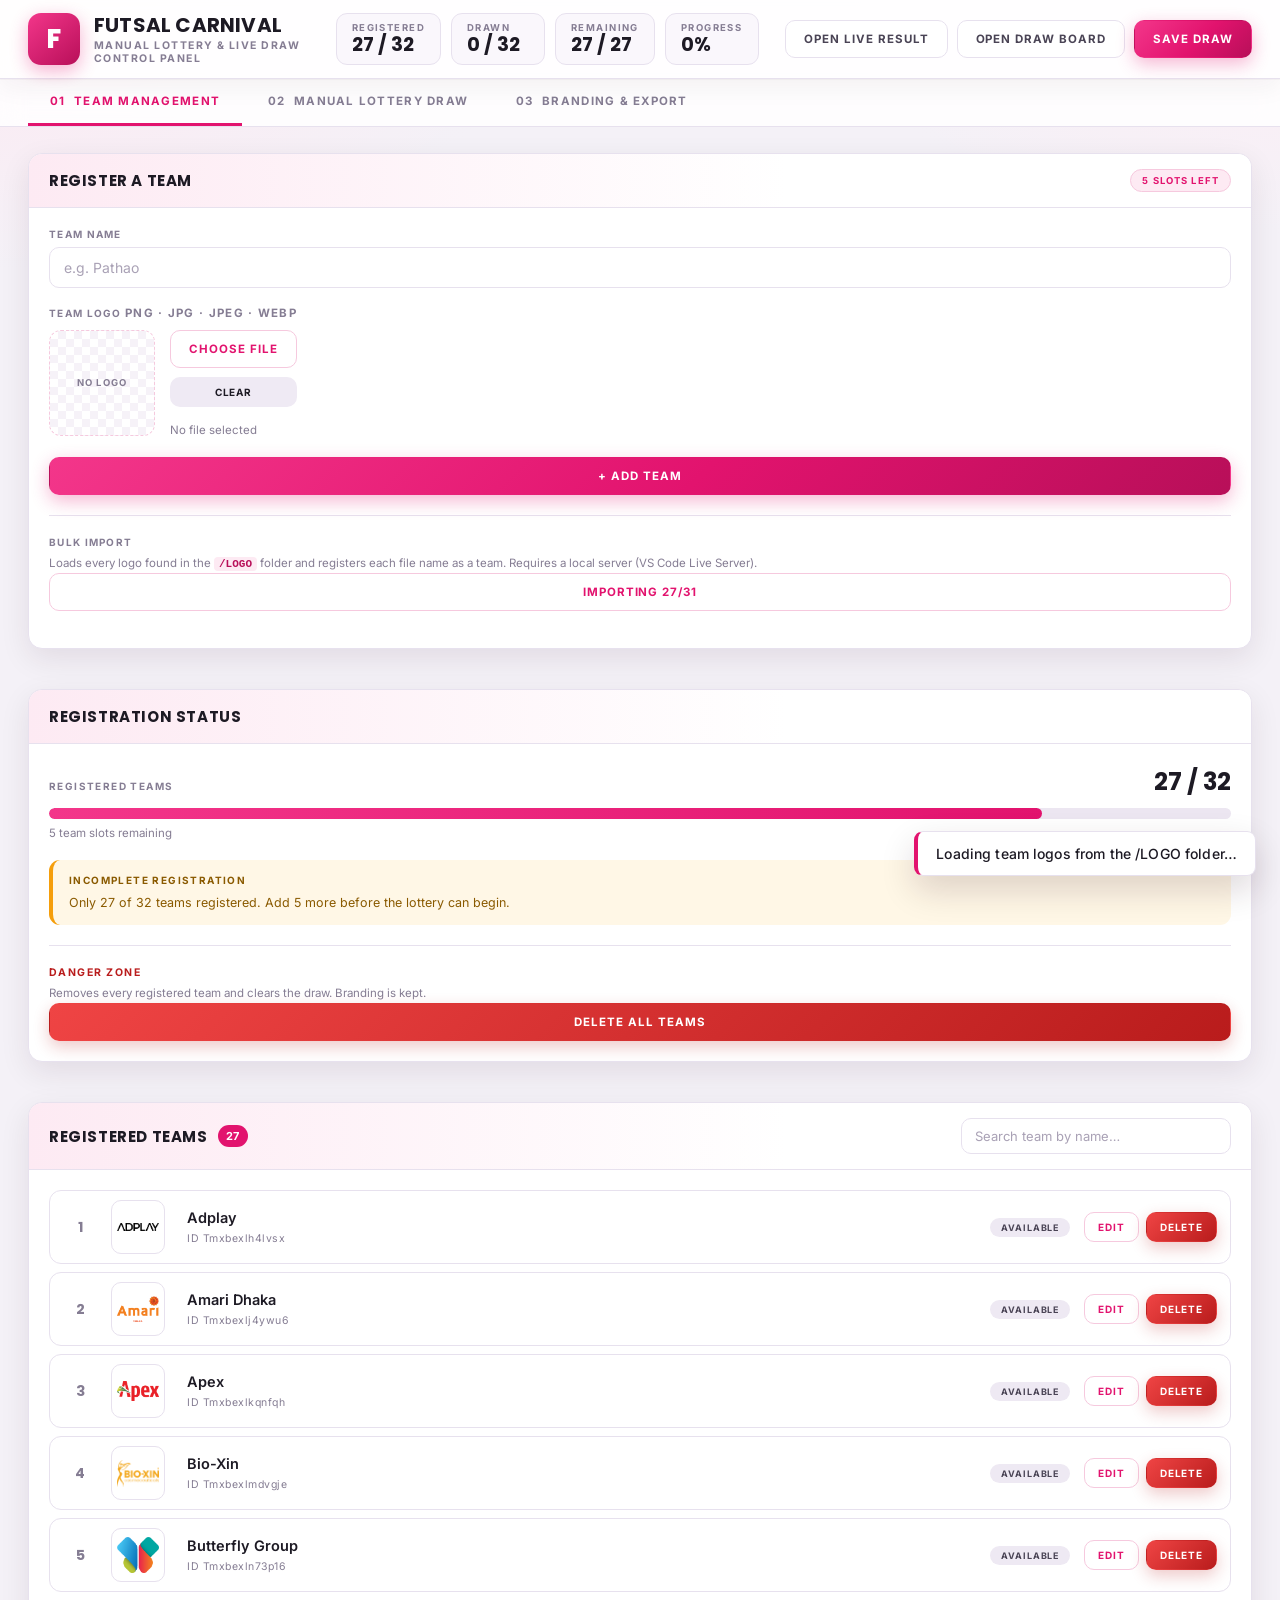
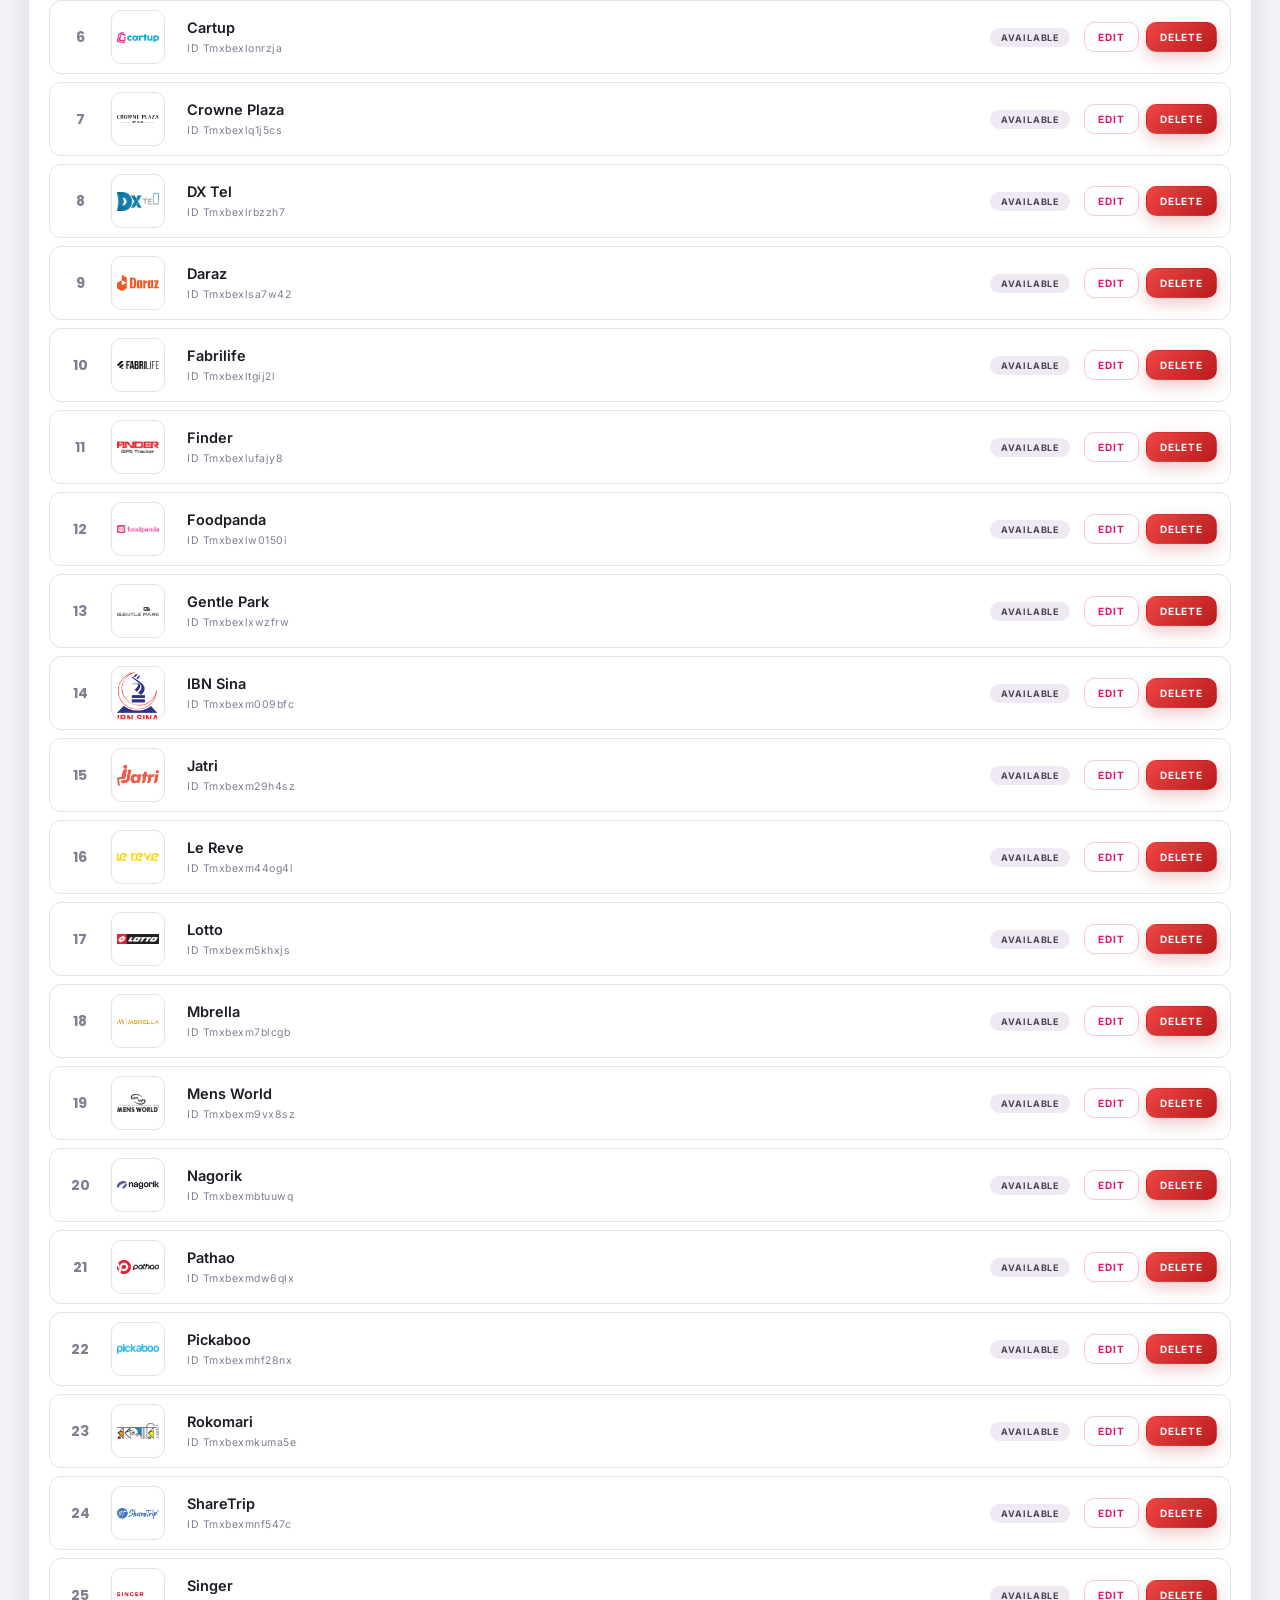
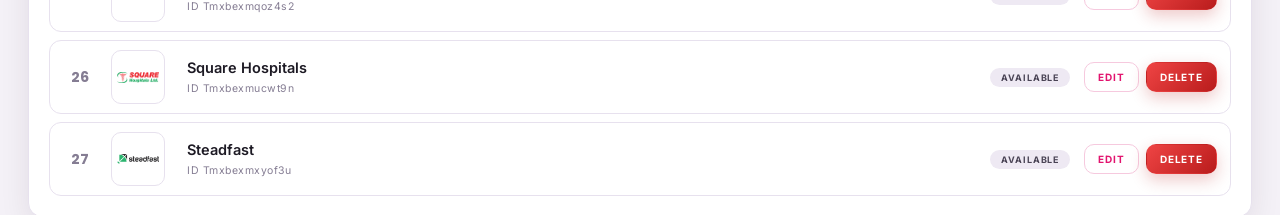
==== index.html @ cf96cb89 "Futsal tournament manual lottery and live draw system Three synchronised screens (control panel, liv" ====
<!DOCTYPE html>
<html lang="en">
<head>
<meta charset="UTF-8">
<meta name="viewport" content="width=device-width, initial-scale=1.0">
<title>Futsal Tournament — Lottery Control Panel</title>
<link rel="stylesheet" href="css/common.css">
<link rel="stylesheet" href="css/admin.css">
</head>
<body class="admin">

<!-- ============================================================= -->
<!--  TOP BAR                                                      -->
<!-- ============================================================= -->
<header class="topbar">
  <div class="brand">
    <div class="brand-mark" id="brandMark">
      <img class="logo-fit hidden" id="brandMarkImg" alt="">
      <span id="brandMarkFallback">F</span>
    </div>
    <div class="brand-text">
      <h1 id="brandTitle">FUTSAL CARNIVAL</h1>
      <p>MANUAL LOTTERY &amp; LIVE DRAW CONTROL PANEL</p>
    </div>
  </div>

  <div class="topbar-stats">
    <div class="stat">
      <span class="stat-label">REGISTERED</span>
      <span class="stat-value" id="statRegistered">0 / 32</span>
    </div>
    <div class="stat">
      <span class="stat-label">DRAWN</span>
      <span class="stat-value" id="statSelected">0 / 32</span>
    </div>
    <div class="stat">
      <span class="stat-label">REMAINING</span>
      <span class="stat-value" id="statRemaining">0</span>
    </div>
    <div class="stat">
      <span class="stat-label">PROGRESS</span>
      <span class="stat-value" id="statProgress">0%</span>
    </div>
  </div>

  <div class="topbar-actions">
    <button class="btn btn-ghost" id="btnOpenLive">OPEN LIVE RESULT</button>
    <button class="btn btn-ghost" id="btnOpenBoard">OPEN DRAW BOARD</button>
    <button class="btn btn-pink" id="btnSaveTop">SAVE DRAW</button>
  </div>
</header>

<!-- ============================================================= -->
<!--  TABS                                                         -->
<!-- ============================================================= -->
<nav class="tabs" role="tablist">
  <button class="tab is-active" data-tab="teams"    role="tab">01 &nbsp;TEAM MANAGEMENT</button>
  <button class="tab"           data-tab="lottery"  role="tab">02 &nbsp;MANUAL LOTTERY DRAW</button>
  <button class="tab"           data-tab="branding" role="tab">03 &nbsp;BRANDING &amp; EXPORT</button>
</nav>

<main class="shell">

  <!-- ========================================================== -->
  <!--  TAB 1 : TEAM MANAGEMENT                                   -->
  <!-- ========================================================== -->
  <section class="panel-page is-active" data-page="teams">

    <div class="grid-2">
      <!-- -------- registration form -------- -->
      <div class="card">
        <div class="card-head">
          <h2>REGISTER A TEAM</h2>
          <span class="chip" id="chipSlots">32 SLOTS</span>
        </div>

        <div class="card-body">
          <div class="field">
            <label for="teamName">TEAM NAME</label>
            <input type="text" id="teamName" maxlength="40" placeholder="e.g. Pathao" autocomplete="off">
          </div>

          <div class="field">
            <label for="teamLogoInput">TEAM LOGO <span class="hint">PNG · JPG · JPEG · WEBP</span></label>
            <div class="upload-row">
              <div class="upload-preview" id="logoPreview">
                <span>NO LOGO</span>
              </div>
              <div class="upload-actions">
                <input type="file" id="teamLogoInput" accept="image/png,image/jpeg,image/jpg,image/webp" class="sr-only">
                <button class="btn btn-outline" id="btnPickLogo">CHOOSE FILE</button>
                <button class="btn btn-mini" id="btnClearLogo">CLEAR</button>
                <p class="hint" id="logoFileName">No file selected</p>
              </div>
            </div>
          </div>

          <button class="btn btn-pink btn-block" id="btnAddTeam">+ ADD TEAM</button>

          <hr class="soft-rule">

          <div class="field">
            <label>BULK IMPORT</label>
            <p class="hint">
              Loads every logo found in the <code>/LOGO</code> folder and registers each
              file name as a team. Requires a local server (VS Code Live Server).
            </p>
            <button class="btn btn-outline btn-block" id="btnImportFolder">IMPORT LOGO FOLDER</button>
          </div>
        </div>
      </div>

      <!-- -------- registration progress -------- -->
      <div class="card">
        <div class="card-head">
          <h2>REGISTRATION STATUS</h2>
        </div>
        <div class="card-body">
          <div class="big-progress">
            <div class="big-progress-top">
              <span>REGISTERED TEAMS</span>
              <strong id="regProgressText">0 / 32</strong>
            </div>
            <div class="bar"><div class="bar-fill" id="regProgressBar"></div></div>
            <p class="hint" id="regRemainingText">32 team slots remaining</p>
          </div>

          <div class="notice warn" id="regWarning">
            <strong>INCOMPLETE REGISTRATION</strong>
            <span id="regWarningText">Register all 32 teams before the lottery can begin.</span>
          </div>

          <div class="notice ok hidden" id="regReady">
            <strong>READY</strong>
            <span>All 32 teams are registered. Open the <em>MANUAL LOTTERY DRAW</em> tab to begin.</span>
          </div>

          <hr class="soft-rule">

          <div class="danger-zone">
            <h3>DANGER ZONE</h3>
            <p class="hint">Removes every registered team and clears the draw. Branding is kept.</p>
            <button class="btn btn-danger btn-block" id="btnClearTeams">DELETE ALL TEAMS</button>
          </div>
        </div>
      </div>
    </div>

    <!-- -------- registered team list -------- -->
    <div class="card">
      <div class="card-head">
        <h2>REGISTERED TEAMS <span class="count-badge" id="teamListCount">0</span></h2>
        <div class="search-wrap">
          <input type="search" id="teamSearch" placeholder="Search team by name…" autocomplete="off">
        </div>
      </div>
      <div class="card-body">
        <div class="team-table" id="teamList"></div>
        <p class="empty-state hidden" id="teamListEmpty">No teams registered yet. Add your first team above.</p>
      </div>
    </div>
  </section>

  <!-- ========================================================== -->
  <!--  TAB 2 : MANUAL LOTTERY DRAW                               -->
  <!-- ========================================================== -->
  <section class="panel-page" data-page="lottery">

    <!-- next-selection banner -->
    <div class="next-banner" id="nextBanner">
      <div class="next-left">
        <span class="next-kicker">NEXT SELECTION</span>
        <div class="next-main">
          <span class="next-match" id="nextMatchLabel">MATCH-01</span>
          <span class="next-arrow">&rarr;</span>
          <span class="next-side" id="nextSideLabel">LEFT TEAM</span>
        </div>
        <p class="next-note" id="nextNote">Click a team logo below to place it.</p>
      </div>

      <div class="next-right">
        <div class="ring" id="progressRing">
          <svg viewBox="0 0 120 120" aria-hidden="true">
            <circle class="ring-track" cx="60" cy="60" r="52"></circle>
            <circle class="ring-value" cx="60" cy="60" r="52" id="ringValue"></circle>
          </svg>
          <div class="ring-text">
            <strong id="lotteryProgressPct">0%</strong>
            <span>DRAWN</span>
          </div>
        </div>
      </div>
    </div>

    <!-- lock overlay shown until 32 teams exist -->
    <div class="lock-note" id="lotteryLock">
      <strong>LOTTERY LOCKED</strong>
      <span id="lotteryLockText">Exactly 32 registered teams are required. </span>
      <button class="btn btn-outline btn-mini" data-goto-tab="teams">GO TO TEAM MANAGEMENT</button>
    </div>

    <!-- control buttons -->
    <div class="control-bar">
      <button class="btn btn-outline" id="btnUndo">&#8630; UNDO LAST SELECTION</button>
      <button class="btn btn-warn"   id="btnReset">RESET DRAW</button>
      <button class="btn btn-pink"   id="btnSave">SAVE DRAW</button>
      <span class="control-sep"></span>
      <button class="btn btn-ghost" id="btnOpenLive2">OPEN LIVE RESULT</button>
      <button class="btn btn-ghost" id="btnOpenBoard2">OPEN DRAW BOARD</button>
      <label class="flow-toggle" title="After both teams of a match are picked, this tab moves on to the Live Result screen">
        <input type="checkbox" id="chkAutoFlow" checked>
        <span>AUTO-ADVANCE TO LIVE RESULT</span>
      </label>
      <span class="save-stamp" id="saveStamp"></span>
    </div>

    <div class="grid-sel">
      <!-- -------- selection grid -------- -->
      <div class="card">
        <div class="card-head">
          <h2>TEAM SELECTION PANEL</h2>
          <div class="legend">
            <span class="legend-item"><i class="dot av"></i>AVAILABLE</span>
            <span class="legend-item"><i class="dot sel"></i>SELECTED</span>
          </div>
        </div>
        <div class="card-body">
          <div class="selection-grid" id="selectionGrid"></div>
        </div>
      </div>

      <!-- -------- 16-match overview -------- -->
      <div class="card">
        <div class="card-head">
          <h2>DRAW OVERVIEW</h2>
          <span class="chip">16 MATCHES</span>
        </div>
        <div class="card-body">
          <div class="match-overview" id="matchOverview"></div>
        </div>
      </div>
    </div>
  </section>

  <!-- ========================================================== -->
  <!--  TAB 3 : BRANDING & EXPORT                                 -->
  <!-- ========================================================== -->
  <section class="panel-page" data-page="branding">

    <div class="grid-2">
      <div class="card">
        <div class="card-head"><h2>TOURNAMENT IDENTITY</h2></div>
        <div class="card-body">
          <div class="field">
            <label for="brandTournamentName">TOURNAMENT NAME</label>
            <input type="text" id="brandTournamentName" maxlength="46" placeholder="FUTSAL CARNIVAL">
          </div>
          <div class="field">
            <label for="brandSubtitle">SUBTITLE</label>
            <input type="text" id="brandSubtitle" maxlength="52" placeholder="DHAKA 2026">
          </div>
          <div class="field">
            <label for="brandRoundTitle">DRAW BOARD TITLE</label>
            <input type="text" id="brandRoundTitle" maxlength="28" placeholder="First Round">
          </div>
          <div class="field">
            <label for="brandMatchDate">MATCH DATE <span class="hint">shown under the title</span></label>
            <input type="text" id="brandMatchDate" maxlength="40" placeholder="Date: 21 Nov 2026">
          </div>
          <button class="btn btn-pink btn-block" id="btnSaveBranding">SAVE IDENTITY</button>
        </div>
      </div>

      <div class="card">
        <div class="card-head"><h2>GRAPHICS</h2></div>
        <div class="card-body brand-uploads">

          <!-- tournament logo -->
          <div class="brand-row">
            <div class="brand-prev logo" id="previewTournamentLogo"><span>NO LOGO</span></div>
            <div class="brand-meta">
              <h3>TOURNAMENT LOGO</h3>
              <p class="hint">Shown on Screen 02 and Screen 03. Transparent PNG recommended.</p>
              <div class="btn-row">
                <input type="file" id="inputTournamentLogo" accept="image/png,image/jpeg,image/jpg,image/webp" class="sr-only">
                <button class="btn btn-outline btn-mini" data-upload="inputTournamentLogo">UPLOAD</button>
                <button class="btn btn-mini" data-remove="logoKey">REMOVE</button>
              </div>
            </div>
          </div>

          <!-- live result background -->
          <div class="brand-row">
            <div class="brand-prev" id="previewLiveBg"><span>DEFAULT</span></div>
            <div class="brand-meta">
              <h3>LIVE RESULT BACKGROUND</h3>
              <p class="hint">Screen 02 stadium backdrop. Best at 1920&times;1080.</p>
              <div class="btn-row">
                <input type="file" id="inputLiveBg" accept="image/png,image/jpeg,image/jpg,image/webp" class="sr-only">
                <button class="btn btn-outline btn-mini" data-upload="inputLiveBg">UPLOAD</button>
                <button class="btn btn-mini" data-remove="liveBgKey">REMOVE</button>
              </div>
            </div>
          </div>

          <!-- draw board background -->
          <div class="brand-row">
            <div class="brand-prev" id="previewBoardBg"><span>DEFAULT</span></div>
            <div class="brand-meta">
              <h3>DRAW BOARD BACKGROUND</h3>
              <p class="hint">Screen 03 stadium backdrop. Best at 1920&times;1080.</p>
              <div class="btn-row">
                <input type="file" id="inputBoardBg" accept="image/png,image/jpeg,image/jpg,image/webp" class="sr-only">
                <button class="btn btn-outline btn-mini" data-upload="inputBoardBg">UPLOAD</button>
                <button class="btn btn-mini" data-remove="boardBgKey">REMOVE</button>
              </div>
            </div>
          </div>

        </div>
      </div>
    </div>

    <div class="card">
      <div class="card-head">
        <h2>FULL HD PNG EXPORT</h2>
        <span class="chip">1920 &times; 1080</span>
      </div>
      <div class="card-body">
        <p class="hint">
          Both exports are rendered on a dedicated 1920&times;1080 canvas, so no admin
          control, button or browser UI can ever appear in the saved image.
        </p>
        <div class="export-row">
          <button class="btn btn-pink" id="btnExportLive">EXPORT LIVE RESULT PNG</button>
          <button class="btn btn-pink" id="btnExportBoard">EXPORT DRAW BOARD PNG</button>
          <button class="btn btn-outline" id="btnExportJSON">BACKUP DRAW (JSON)</button>
        </div>
      </div>
    </div>
  </section>
</main>

<!-- ============================================================= -->
<!--  EDIT TEAM MODAL                                              -->
<!-- ============================================================= -->
<div class="modal-host hidden" id="editModal">
  <div class="modal">
    <h2>EDIT TEAM</h2>
    <div class="field">
      <label for="editName">TEAM NAME</label>
      <input type="text" id="editName" maxlength="40">
    </div>
    <div class="field">
      <label>TEAM LOGO</label>
      <div class="upload-row">
        <div class="upload-preview" id="editPreview"><span>NO LOGO</span></div>
        <div class="upload-actions">
          <input type="file" id="editLogoInput" accept="image/png,image/jpeg,image/jpg,image/webp" class="sr-only">
          <button class="btn btn-outline" id="btnEditPick">REPLACE LOGO</button>
          <p class="hint" id="editFileName">Current logo kept</p>
        </div>
      </div>
    </div>
    <div class="modal-actions">
      <button class="btn btn-ghost" id="btnEditCancel">CANCEL</button>
      <button class="btn btn-pink"  id="btnEditSave">SAVE CHANGES</button>
    </div>
  </div>
</div>

<!-- ============================================================= -->
<!--  CONFIRM MODAL                                                -->
<!-- ============================================================= -->
<div class="modal-host hidden" id="confirmModal">
  <div class="modal narrow">
    <h2 id="confirmTitle">CONFIRM</h2>
    <p id="confirmBody">Are you sure?</p>
    <div class="modal-actions">
      <button class="btn btn-ghost"  id="btnConfirmNo">CANCEL</button>
      <button class="btn btn-danger" id="btnConfirmYes">CONFIRM</button>
    </div>
  </div>
</div>

<div class="toast-host" id="toastHost"></div>

<!-- scripts: order matters -->
<script src="js/logo-manifest.js"></script>
<script src="js/database.js"></script>
<script src="js/storage.js"></script>
<script src="js/ui.js"></script>
<script src="js/scene.js"></script>
<script src="js/export.js"></script>
<script src="js/teams.js"></script>
<script src="js/lottery.js"></script>
<script src="js/branding.js"></script>
<script src="js/admin.js"></script>
</body>
</html>
---- css/common.css ----
/* =====================================================================
   common.css  --  Shared design system for all three screens
   ---------------------------------------------------------------------
   Palette : deep black / dark burgundy / bright pink / white
   Type    : condensed sports display + clean UI sans
   Also holds the procedural "stadium" background used as the default
   when the administrator has not uploaded a custom image.
   ===================================================================== */

@import url('https://fonts.googleapis.com/css2?family=Barlow+Condensed:wght@400;500;600;700&family=Teko:wght@500;600;700&family=Inter:wght@400;500;600;700&family=Poppins:wght@600;700;800&display=swap');

:root {
  /* ---- core palette ---- */
  --black:        #05030a;
  --black-2:      #0b0610;
  --black-3:      #120a18;
  --burgundy:     #4a0a24;
  --burgundy-2:   #6d0f33;
  --burgundy-3:   #2a0414;
  --pink:         #ff1b6b;
  --pink-2:       #ff5c94;
  --pink-glow:    rgba(255, 27, 107, .55);

  /* ---- bKash brand ---- */
  --bk-pink:      #e2136e;   /* bKash primary */
  --bk-pink-lt:   #f3368a;
  --bk-pink-dk:   #b80f59;
  --bk-tint:      #fdeaf3;   /* 8% pink wash */
  --bk-tint-2:    #fbd7e8;

  /* ---- draw-board reference palette (matches the artwork brief) ---- */
  --ref-pink:     #e2136e;
  --ref-pink-2:   #f3368a;
  --ref-pink-dk:  #b80f59;
  --pitch:        #18823d;

  /* ---- light UI surfaces (Screen 01) ---- */
  --l-bg:         #f4f1f7;
  --l-surface:    #ffffff;
  --l-surface-2:  #faf7fc;
  --l-border:     #e7e1ee;
  --l-border-2:   #f6c9de;
  --l-text:       #1d1a24;
  --l-text-2:     #4a4455;
  --l-muted:      #857d93;
  --l-shadow:     0 10px 30px rgba(45, 12, 32, .09);
  --l-shadow-2:   0 2px 8px rgba(45, 12, 32, .06);
  --white:        #ffffff;
  --mist:         #e8e2ec;
  --muted:        #9c8fa8;
  --line:         rgba(255, 255, 255, .10);
  --line-2:       rgba(255, 27, 107, .30);

  /* ---- panel surfaces ---- */
  --panel:        rgba(18, 10, 24, .82);
  --panel-2:      rgba(28, 14, 34, .70);
  --panel-solid:  #140b1c;

  /* ---- type ---- */
  --display: 'Teko', 'Barlow Condensed', 'Arial Narrow', Impact, sans-serif;
  --cond:    'Barlow Condensed', 'Arial Narrow', Impact, sans-serif;
  --ui:      'Inter', 'Segoe UI', system-ui, -apple-system, sans-serif;
  --board:   'Poppins', 'Inter', 'Segoe UI', system-ui, sans-serif;

  /* ---- misc ---- */
  --radius:   14px;
  --radius-s: 9px;
  --shadow:   0 18px 48px rgba(0, 0, 0, .55);
  --ease:     cubic-bezier(.22, .61, .36, 1);
}

* { box-sizing: border-box; }

html, body {
  margin: 0;
  padding: 0;
  background: var(--black);
  color: var(--white);
  font-family: var(--ui);
  -webkit-font-smoothing: antialiased;
  text-rendering: optimizeLegibility;
}

img { display: block; }
button { font-family: inherit; cursor: pointer; }
input, select, textarea { font-family: inherit; }

/* =====================================================================
   DEFAULT STADIUM BACKDROP
   Pure CSS so the app looks finished before any upload happens.
   Layer order: roof lights -> crowd haze -> pink floods -> deep base
   ===================================================================== */
.stadium-bg {
  position: absolute;
  inset: 0;
  overflow: hidden;
  background:
    radial-gradient(120% 80% at 50% -10%, #3d0a1f 0%, #1a0510 42%, var(--black) 100%),
    linear-gradient(180deg, #16040d 0%, #05030a 100%);
}

/* soft ceiling light bloom */
.stadium-bg::before {
  content: '';
  position: absolute;
  inset: 0;
  background:
    radial-gradient(42% 30% at 16% 0%,  rgba(255, 255, 255, .22), transparent 70%),
    radial-gradient(42% 30% at 50% -4%, rgba(255, 180, 210, .20), transparent 70%),
    radial-gradient(42% 30% at 84% 0%,  rgba(255, 255, 255, .22), transparent 70%),
    radial-gradient(70% 50% at 50% 108%, var(--pink-glow), transparent 72%);
  filter: blur(2px);
}

/* angled stadium light beams */
.stadium-bg::after {
  content: '';
  position: absolute;
  inset: -20% -10% 0 -10%;
  background:
    linear-gradient(104deg, transparent 18%, rgba(255, 255, 255, .085) 20%, transparent 23%),
    linear-gradient(94deg,  transparent 38%, rgba(255, 27, 107, .13)  40%, transparent 44%),
    linear-gradient(76deg,  transparent 58%, rgba(255, 255, 255, .075) 60%, transparent 63%),
    linear-gradient(66deg,  transparent 76%, rgba(255, 27, 107, .11)  78%, transparent 82%);
  pointer-events: none;
}

/* custom uploaded background image sits above the CSS fallback */
.bg-image {
  position: absolute;
  inset: 0;
  width: 100%;
  height: 100%;
  object-fit: cover;
  object-position: center;
}

/* readability scrim over whatever background is active */
.bg-scrim {
  position: absolute;
  inset: 0;
  background:
    linear-gradient(180deg, rgba(5, 3, 10, .78) 0%, rgba(5, 3, 10, .45) 38%, rgba(5, 3, 10, .88) 100%),
    radial-gradient(70% 55% at 50% 50%, transparent 0%, rgba(5, 3, 10, .55) 100%);
  pointer-events: none;
}

/* futsal pitch graphic (centre circle + halfway line + penalty arcs) */
.pitch-graphic {
  position: absolute;
  left: 50%;
  bottom: -6%;
  width: 118%;
  height: 58%;
  transform: translateX(-50%) perspective(900px) rotateX(62deg);
  transform-origin: 50% 100%;
  border: 3px solid rgba(255, 255, 255, .13);
  border-radius: 6px;
  background:
    linear-gradient(90deg, transparent 49.7%, rgba(255, 255, 255, .13) 49.7%, rgba(255, 255, 255, .13) 50.3%, transparent 50.3%),
    repeating-linear-gradient(90deg, rgba(255, 255, 255, .022) 0 7%, transparent 7% 14%);
  pointer-events: none;
}
.pitch-graphic::before {
  content: '';
  position: absolute;
  left: 50%;
  top: 50%;
  width: 26%;
  aspect-ratio: 1;
  transform: translate(-50%, -50%);
  border: 3px solid rgba(255, 255, 255, .13);
  border-radius: 50%;
}

/* =====================================================================
   SHARED TEXT / BADGE PRIMITIVES
   ===================================================================== */
.vs-badge {
  font-family: var(--display);
  font-weight: 700;
  letter-spacing: .02em;
  color: var(--white);
  text-shadow: 0 0 22px var(--pink-glow);
}

.pink-rule {
  height: 3px;
  border: 0;
  background: linear-gradient(90deg, transparent, var(--pink), transparent);
}

.db-slot .ini:empty,
.lr-slot .ini:empty { display: none; }

.logo-fit {
  /* auto size within max bounds keeps the aspect ratio and centres the
     logo even when the parent height is not a resolvable percentage */
  max-width: 100%;
  max-height: 100%;
  width: auto;
  height: auto;
  object-fit: contain;      /* never distort a sponsor logo */
  object-position: center;
}

/* small helper */
.hidden { display: none !important; }
.sr-only {
  position: absolute; width: 1px; height: 1px;
  overflow: hidden; clip: rect(0 0 0 0); white-space: nowrap;
}

/* =====================================================================
   TOAST (used on every screen for non-blocking feedback)
   ===================================================================== */
.toast-host {
  position: fixed;
  z-index: 9999;
  right: 24px;
  bottom: 24px;
  display: flex;
  flex-direction: column;
  gap: 10px;
  pointer-events: none;
}
.toast {
  min-width: 240px;
  max-width: 420px;
  padding: 13px 18px;
  border-radius: var(--radius-s);
  background: var(--panel-solid);
  border: 1px solid var(--line-2);
  border-left: 4px solid var(--pink);
  box-shadow: var(--shadow);
  font-size: 14px;
  font-weight: 500;
  letter-spacing: .01em;
  animation: toast-in .28s var(--ease);
}
.toast.err  { border-left-color: #ff4d4d; }
.toast.ok   { border-left-color: #2fd47a; }

/* light variant for the admin dashboard */
body.admin .toast {
  background: var(--l-surface);
  color: var(--l-text);
  border: 1px solid var(--l-border);
  border-left: 4px solid var(--bk-pink);
  box-shadow: 0 14px 34px rgba(45, 12, 32, .16);
}
body.admin .toast.err { border-left-color: #d92d20; }
body.admin .toast.ok  { border-left-color: #12a150; }
.toast.out  { animation: toast-out .25s var(--ease) forwards; }

@keyframes toast-in  { from { opacity: 0; transform: translateX(26px) } to { opacity: 1; transform: none } }
@keyframes toast-out { to   { opacity: 0; transform: translateX(26px) } }

/* =====================================================================
   TITLE BLOCK  (Screens 02 and 03)
   Plain white round title over a date line, exactly as the tournament
   artwork sets it. Absolute 1920x1080 coordinates.
   ===================================================================== */
.db-title {
  position: absolute;
  top: 0; left: 0; right: 0;
  z-index: 6;
  text-align: center;
  pointer-events: none;
}
.db-title h1 {
  margin: 0;
  padding-top: 100px;
  font-family: var(--board);
  font-size: 72px;
  line-height: 76px;
  font-weight: 700;
  color: #fff;
  text-shadow: 0 3px 18px rgba(0, 0, 0, .55);
  white-space: nowrap;
  overflow: hidden;
}
.db-title p {
  margin: 14px 0 0;
  font-family: var(--board);
  font-size: 36px;
  line-height: 40px;
  font-weight: 600;
  color: rgba(255, 255, 255, .96);
  text-shadow: 0 2px 12px rgba(0, 0, 0, .55);
  white-space: nowrap;
  overflow: hidden;
}
.db-title p:empty { display: none; }

/* =====================================================================
   FLOW BAR  (Screens 02 and 03)
   The one button that walks the operator through the presentation.
   It is a fixed overlay, never part of the 1920x1080 stage, and never
   appears in an exported PNG because exports are drawn on a canvas.
   ===================================================================== */
.flow-bar {
  position: fixed;
  z-index: 280;
  right: 14px;
  bottom: 14px;
  display: flex;
  gap: 6px;
  transition: opacity .28s var(--ease), transform .28s var(--ease);
}
.flow-bar.hidden-ui {
  opacity: 0;
  transform: translateY(22px);
  pointer-events: none;
}

.flow-btn {
  display: flex;
  align-items: center;
  gap: 6px;
  border: 0;
  border-radius: 30px;
  padding: 7px 13px;
  font-family: var(--board);
  font-size: 10px;
  font-weight: 700;
  letter-spacing: .07em;
  opacity: .82;
  color: #fff;
  background: linear-gradient(135deg, var(--ref-pink-2) 0%, var(--ref-pink) 55%, var(--ref-pink-dk) 100%);
  box-shadow: 0 6px 16px rgba(0, 0, 0, .45);
  transition: transform .16s var(--ease), box-shadow .2s, filter .18s, opacity .18s;
}
.flow-btn:hover {
  transform: translateY(-1px);
  opacity: 1;
  filter: brightness(1.08);
  box-shadow: 0 8px 22px rgba(0, 0, 0, .55), 0 0 22px rgba(226, 19, 110, .5);
}
.flow-btn:active { transform: translateY(0) scale(.98); }
.flow-btn span { font-size: 12px; line-height: 1; }

.flow-btn.ghost {
  background: rgba(12, 5, 18, .88);
  border: 1px solid rgba(226, 19, 110, .45);
  box-shadow: 0 12px 30px rgba(0, 0, 0, .5);
}

/* =====================================================================
   PRESENTATION SCALER
   Screens 02 and 03 are authored at an exact 1920x1080 and then scaled
   to fit the viewport, so the 16:9 composition never distorts.
   ===================================================================== */
.stage-host {
  position: fixed;
  inset: 0;
  background: #000;
  overflow: hidden;
}
/* Absolute centring + translate(-50%,-50%) scale() is deterministic for a
   child that is LARGER than its container, which grid centring is not. */
.stage {
  position: absolute;
  left: 50%;
  top: 50%;
  width: 1920px;
  height: 1080px;
  transform-origin: center center;
  transform: translate(-50%, -50%) scale(1);
  overflow: hidden;
  background: var(--black);
}
---- css/admin.css ----
/* =====================================================================
   admin.css  --  SCREEN 01 : Team Management & Lottery Control Panel
   ---------------------------------------------------------------------
   LIGHT theme on bKash brand colours:
       bKash pink  #e2136e   surfaces white / #f4f1f7   text #1d1a24
   The two presentation screens keep the dark stadium artwork from the
   tournament reference; only this operator dashboard is light.
   ===================================================================== */

body.admin {
  min-height: 100vh;
  background:
    radial-gradient(70% 50% at 0% 0%, #fde9f2 0%, transparent 60%),
    radial-gradient(60% 45% at 100% 0%, #fdeef5 0%, transparent 58%),
    var(--l-bg);
  background-attachment: fixed;
  color: var(--l-text);
  padding-bottom: 60px;
}

/* =====================================================================
   TOP BAR
   ===================================================================== */
.topbar {
  position: sticky;
  top: 0;
  z-index: 60;
  display: flex;
  align-items: center;
  gap: 26px;
  padding: 13px 28px;
  background: rgba(255, 255, 255, .92);
  border-bottom: 1px solid var(--l-border);
  box-shadow: 0 1px 0 rgba(45, 12, 32, .03), 0 8px 24px rgba(45, 12, 32, .05);
  backdrop-filter: blur(14px);
}

.brand { display: flex; align-items: center; gap: 14px; min-width: 0; }

.brand-mark {
  width: 52px; height: 52px;
  flex: none;
  display: grid; place-items: center;
  border-radius: 13px;
  background: linear-gradient(140deg, var(--bk-pink-lt), var(--bk-pink-dk));
  box-shadow: 0 6px 18px rgba(226, 19, 110, .32);
  color: #fff;
  font-family: var(--board);
  font-size: 26px;
  font-weight: 800;
  overflow: hidden;
  padding: 5px;
}
.brand-mark img { background: #fff; border-radius: 8px; }

.brand-text h1 {
  margin: 0;
  font-family: var(--board);
  font-size: 20px;
  font-weight: 700;
  letter-spacing: .01em;
  line-height: 1.15;
  color: var(--l-text);
  white-space: nowrap;
  overflow: hidden;
  text-overflow: ellipsis;
  max-width: 330px;
}
.brand-text p {
  margin: 2px 0 0;
  font-size: 10.5px;
  letter-spacing: .14em;
  color: var(--l-muted);
  font-weight: 700;
}

.topbar-stats { display: flex; gap: 10px; margin-left: auto; }

.stat {
  display: flex;
  flex-direction: column;
  gap: 2px;
  padding: 8px 15px;
  min-width: 94px;
  border-radius: 11px;
  background: var(--l-surface-2);
  border: 1px solid var(--l-border);
}
.stat-label { font-size: 9.5px; letter-spacing: .15em; color: var(--l-muted); font-weight: 700; }
.stat-value {
  font-family: var(--board);
  font-size: 19px;
  font-weight: 700;
  color: var(--l-text);
  line-height: 1.1;
}

.topbar-actions { display: flex; gap: 9px; }

/* =====================================================================
   BUTTONS
   ===================================================================== */
.btn {
  position: relative;
  border: 1px solid transparent;
  border-radius: 10px;
  padding: 11px 18px;
  font-family: var(--ui);
  font-size: 11.5px;
  font-weight: 700;
  letter-spacing: .085em;
  color: var(--l-text);
  background: #efeaf4;
  transition: transform .14s var(--ease), background .18s, box-shadow .18s,
              border-color .18s, color .18s, opacity .18s;
  white-space: nowrap;
}
.btn:hover   { background: #e6dfee; transform: translateY(-1px); }
.btn:active  { transform: translateY(0) scale(.985); }
.btn:disabled { opacity: .42; cursor: not-allowed; transform: none; }

.btn-pink {
  color: #fff;
  background: linear-gradient(135deg, var(--bk-pink-lt) 0%, var(--bk-pink) 55%, var(--bk-pink-dk) 100%);
  box-shadow: 0 6px 18px rgba(226, 19, 110, .30);
}
.btn-pink:hover {
  box-shadow: 0 9px 24px rgba(226, 19, 110, .42);
  background: linear-gradient(135deg, #f8509c 0%, #e2136e 55%, #c01060 100%);
}

.btn-outline {
  background: #fff;
  border-color: var(--l-border-2);
  color: var(--bk-pink);
}
.btn-outline:hover { background: var(--bk-tint); border-color: var(--bk-pink); }

.btn-ghost { background: #fff; border-color: var(--l-border); color: var(--l-text-2); }
.btn-ghost:hover { background: var(--l-surface-2); border-color: #d9d1e3; }

.btn-warn   { color: #fff; background: linear-gradient(135deg, #f59e0b, #d97706); box-shadow: 0 6px 16px rgba(217, 119, 6, .26); }
.btn-warn:hover { background: linear-gradient(135deg, #fbab1f, #e38208); }

.btn-danger { color: #fff; background: linear-gradient(135deg, #ef4444, #b91c1c); box-shadow: 0 6px 16px rgba(185, 28, 28, .24); }
.btn-danger:hover { background: linear-gradient(135deg, #f55a5a, #cc2020); }

.btn-mini { padding: 8px 13px; font-size: 10px; }
.btn-block { width: 100%; }

/* =====================================================================
   TABS
   ===================================================================== */
.tabs {
  display: flex;
  gap: 4px;
  padding: 0 28px;
  background: rgba(255, 255, 255, .85);
  border-bottom: 1px solid var(--l-border);
  position: sticky;
  top: 79px;
  z-index: 55;
  backdrop-filter: blur(12px);
}
.tab {
  border: 0;
  background: transparent;
  color: var(--l-muted);
  padding: 15px 22px;
  font-size: 11.5px;
  font-weight: 700;
  letter-spacing: .11em;
  border-bottom: 3px solid transparent;
  transition: color .18s, border-color .18s, background .18s;
}
.tab:hover { color: var(--l-text); background: var(--bk-tint); }
.tab.is-active { color: var(--bk-pink); border-bottom-color: var(--bk-pink); }

/* =====================================================================
   LAYOUT
   ===================================================================== */
.shell { max-width: 1680px; margin: 0 auto; padding: 26px 28px 0; }

.panel-page { display: none; animation: fade-up .3s var(--ease); }
.panel-page.is-active { display: block; }
@keyframes fade-up { from { opacity: 0; transform: translateY(9px) } to { opacity: 1; transform: none } }

.grid-2 {
  display: grid;
  grid-template-columns: 1fr 1fr;
  gap: 20px;
  margin-bottom: 20px;
}
.grid-sel {
  display: grid;
  grid-template-columns: minmax(0, 1fr) 420px;
  gap: 20px;
  align-items: start;
}
@media (max-width: 1340px) {
  .grid-2, .grid-sel { grid-template-columns: 1fr; }
}

/* =====================================================================
   CARDS
   ===================================================================== */
.card {
  background: var(--l-surface);
  border: 1px solid var(--l-border);
  border-radius: var(--radius);
  box-shadow: var(--l-shadow);
  overflow: hidden;
  margin-bottom: 20px;
}
.card-head {
  display: flex;
  align-items: center;
  gap: 14px;
  padding: 15px 20px;
  border-bottom: 1px solid var(--l-border);
  background: linear-gradient(90deg, var(--bk-tint), #fff 62%);
}
.card-head h2 {
  margin: 0;
  font-family: var(--board);
  font-size: 15px;
  font-weight: 700;
  letter-spacing: .04em;
  color: var(--l-text);
  display: flex;
  align-items: center;
  gap: 10px;
}
.card-body { padding: 20px; }

.chip {
  margin-left: auto;
  padding: 5px 11px;
  border-radius: 20px;
  font-size: 9.5px;
  font-weight: 700;
  letter-spacing: .12em;
  background: var(--bk-tint);
  border: 1px solid var(--l-border-2);
  color: var(--bk-pink);
  white-space: nowrap;
}
.count-badge {
  display: inline-grid;
  place-items: center;
  min-width: 30px;
  height: 22px;
  padding: 0 8px;
  border-radius: 20px;
  background: var(--bk-pink);
  color: #fff;
  font-family: var(--ui);
  font-size: 11px;
  font-weight: 700;
  letter-spacing: 0;
}

.soft-rule { border: 0; border-top: 1px solid var(--l-border); margin: 20px 0; }

/* =====================================================================
   FORM FIELDS
   ===================================================================== */
.field { margin-bottom: 17px; }
.field label {
  display: block;
  font-size: 10px;
  font-weight: 700;
  letter-spacing: .13em;
  color: var(--l-muted);
  margin-bottom: 7px;
}

.hint {
  font-size: 11.5px;
  color: var(--l-muted);
  margin: 6px 0 0;
  line-height: 1.55;
}
.hint code {
  background: var(--bk-tint);
  color: var(--bk-pink-dk);
  padding: 1px 5px;
  border-radius: 4px;
  font-size: 11px;
  font-weight: 600;
}

input[type="text"], input[type="search"] {
  width: 100%;
  padding: 11px 14px;
  border-radius: 10px;
  border: 1px solid var(--l-border);
  background: #fff;
  color: var(--l-text);
  font-size: 14px;
  transition: border-color .18s, box-shadow .18s;
}
input[type="text"]:focus, input[type="search"]:focus {
  outline: 0;
  border-color: var(--bk-pink);
  box-shadow: 0 0 0 3px rgba(226, 19, 110, .13);
}
input::placeholder { color: #a9a1b5; }

.search-wrap { margin-left: auto; width: 270px; }
.search-wrap input { padding: 9px 13px; font-size: 13px; }

/* =====================================================================
   LOGO UPLOAD
   ===================================================================== */
.upload-row { display: flex; gap: 15px; align-items: stretch; }
.upload-preview {
  width: 106px; height: 106px;
  flex: none;
  display: grid; place-items: center;
  border-radius: 12px;
  border: 1px dashed var(--l-border-2);
  background:
    linear-gradient(45deg, #f6f2f8 25%, transparent 25%, transparent 75%, #f6f2f8 75%) 0 0/16px 16px,
    linear-gradient(45deg, #f6f2f8 25%, transparent 25%, transparent 75%, #f6f2f8 75%) 8px 8px/16px 16px,
    #fff;
  overflow: hidden;
  padding: 8px;
}
.upload-preview span { font-size: 9.5px; letter-spacing: .13em; color: var(--l-muted); font-weight: 700; }
.upload-actions { display: flex; flex-direction: column; gap: 9px; justify-content: center; align-items: flex-start; }
.upload-actions .btn { width: 100%; }

/* =====================================================================
   PROGRESS
   ===================================================================== */
.big-progress { margin-bottom: 18px; }
.big-progress-top {
  display: flex; justify-content: space-between; align-items: baseline;
  margin-bottom: 9px;
}
.big-progress-top span { font-size: 10px; letter-spacing: .14em; color: var(--l-muted); font-weight: 700; }
.big-progress-top strong {
  font-family: var(--board);
  font-size: 24px;
  font-weight: 700;
  color: var(--l-text);
}
.bar {
  height: 11px;
  border-radius: 20px;
  background: #ece6f1;
  overflow: hidden;
}
.bar-fill {
  height: 100%;
  width: 0%;
  border-radius: 20px;
  background: linear-gradient(90deg, var(--bk-pink-lt), var(--bk-pink));
  transition: width .4s var(--ease);
}

.notice {
  display: flex; flex-direction: column; gap: 4px;
  padding: 13px 16px;
  border-radius: 11px;
  font-size: 12.5px;
  line-height: 1.55;
  border-left: 4px solid;
}
.notice strong { font-size: 10px; letter-spacing: .14em; }
.notice.warn { background: #fff7e6; border-color: #f59e0b; color: #8a5a00; }
.notice.ok   { background: #e9f9f0; border-color: #12a150; color: #0a6b35; }

.danger-zone h3 {
  margin: 0 0 4px;
  font-size: 10.5px;
  letter-spacing: .14em;
  color: #b91c1c;
}

/* =====================================================================
   REGISTERED TEAM TABLE
   ===================================================================== */
.team-table { display: flex; flex-direction: column; gap: 8px; }

.team-row {
  display: grid;
  grid-template-columns: 34px 62px minmax(0, 1fr) auto auto;
  align-items: center;
  gap: 14px;
  padding: 9px 13px;
  border-radius: 12px;
  background: #fff;
  border: 1px solid var(--l-border);
  transition: background .18s, border-color .18s, box-shadow .18s;
}
.team-row:hover {
  background: var(--bk-tint);
  border-color: var(--l-border-2);
  box-shadow: var(--l-shadow-2);
}

.team-idx {
  font-family: var(--board);
  font-size: 14px;
  font-weight: 700;
  color: var(--l-muted);
  text-align: center;
}
.team-thumb {
  width: 54px; height: 54px;
  border-radius: 10px;
  background: #fff;
  border: 1px solid var(--l-border);
  display: grid; place-items: center;
  overflow: hidden;
  padding: 5px;
}
.team-thumb .ph { font-size: 9px; color: var(--l-muted); letter-spacing: .08em; }
.team-name-cell { min-width: 0; }
.team-name-cell strong {
  display: block;
  font-size: 14.5px;
  font-weight: 600;
  color: var(--l-text);
  white-space: nowrap; overflow: hidden; text-overflow: ellipsis;
}
.team-name-cell span { font-size: 10.5px; color: var(--l-muted); letter-spacing: .05em; }

.status-pill {
  padding: 4px 11px;
  border-radius: 20px;
  font-size: 9px;
  font-weight: 700;
  letter-spacing: .11em;
  white-space: nowrap;
}
.status-pill.av  { background: #eee9f3; color: var(--l-text-2); }
.status-pill.sel { background: var(--bk-pink); color: #fff; }

.row-actions { display: flex; gap: 7px; }

.empty-state {
  text-align: center;
  color: var(--l-muted);
  font-size: 13px;
  padding: 30px 0;
  margin: 0;
}

/* =====================================================================
   NEXT-SELECTION BANNER
   ===================================================================== */
.next-banner {
  display: flex;
  align-items: center;
  gap: 28px;
  padding: 22px 28px;
  margin-bottom: 18px;
  border-radius: var(--radius);
  border: 1px solid var(--l-border-2);
  background: linear-gradient(100deg, #fff 0%, var(--bk-tint) 62%, var(--bk-tint-2) 100%);
  box-shadow: var(--l-shadow);
  overflow: hidden;
  position: relative;
}
.next-banner::after {
  content: '';
  position: absolute;
  inset: 0;
  background: linear-gradient(100deg, transparent 40%, rgba(226, 19, 110, .07) 50%, transparent 60%);
  animation: sweep 3.6s linear infinite;
  pointer-events: none;
}
@keyframes sweep { from { transform: translateX(-60%) } to { transform: translateX(60%) } }

.next-left { flex: 1; min-width: 0; position: relative; z-index: 1; }
.next-kicker { font-size: 10px; letter-spacing: .22em; color: var(--bk-pink); font-weight: 700; }
.next-main {
  display: flex; align-items: baseline; gap: 14px; flex-wrap: wrap;
  margin-top: 5px;
}
.next-match {
  font-family: var(--board);
  font-size: 44px;
  font-weight: 800;
  line-height: 1.05;
  color: var(--l-text);
}
.next-arrow { font-size: 24px; color: var(--bk-pink); }
.next-side {
  font-family: var(--board);
  font-size: 26px;
  font-weight: 700;
  letter-spacing: .02em;
  color: var(--bk-pink);
}
.next-note { margin: 7px 0 0; font-size: 12px; color: var(--l-text-2); }

.next-banner.is-done .next-match { color: #0a6b35; }
.next-banner.is-done .next-side  { color: #12a150; }

/* progress ring */
.next-right { position: relative; z-index: 1; }
.ring { position: relative; width: 112px; height: 112px; }
.ring svg { width: 100%; height: 100%; transform: rotate(-90deg); }
.ring circle { fill: none; stroke-width: 9; }
.ring-track { stroke: #f0e4ec; }
.ring-value {
  stroke: var(--bk-pink);
  stroke-linecap: round;
  stroke-dasharray: 327;
  stroke-dashoffset: 327;
  transition: stroke-dashoffset .45s var(--ease);
}
.ring-text {
  position: absolute; inset: 0;
  display: grid; place-content: center; text-align: center;
}
.ring-text strong { font-family: var(--board); font-size: 23px; font-weight: 700; line-height: 1; color: var(--l-text); }
.ring-text span { font-size: 8.5px; letter-spacing: .16em; color: var(--l-muted); font-weight: 700; }

/* =====================================================================
   LOCK NOTE + CONTROL BAR
   ===================================================================== */
.lock-note {
  display: flex; align-items: center; gap: 13px; flex-wrap: wrap;
  padding: 14px 18px;
  margin-bottom: 18px;
  border-radius: 12px;
  background: #fff7e6;
  border-left: 4px solid #f59e0b;
  font-size: 12.5px;
  color: #8a5a00;
}
.lock-note strong { font-size: 10px; letter-spacing: .15em; }

.control-bar {
  display: flex; align-items: center; gap: 10px; flex-wrap: wrap;
  padding: 14px 18px;
  margin-bottom: 20px;
  border-radius: var(--radius);
  background: #fff;
  border: 1px solid var(--l-border);
  box-shadow: var(--l-shadow-2);
}
.control-sep { width: 1px; height: 26px; background: var(--l-border); margin: 0 4px; }
.flow-toggle {
  display: flex;
  align-items: center;
  gap: 8px;
  margin-left: auto;
  padding: 8px 14px;
  border-radius: 9px;
  background: var(--bk-tint);
  border: 1px solid var(--l-border-2);
  font-size: 10px;
  font-weight: 700;
  letter-spacing: .09em;
  color: var(--bk-pink-dk);
  cursor: pointer;
  user-select: none;
}
.flow-toggle input { accent-color: var(--bk-pink); width: 15px; height: 15px; cursor: pointer; }

.save-stamp {
  margin-left: 14px;
  font-size: 11px;
  color: var(--l-muted);
  letter-spacing: .03em;
}

/* =====================================================================
   SELECTION GRID  (32 team cards)
   ===================================================================== */
.legend { margin-left: auto; display: flex; gap: 16px; }
.legend-item { display: flex; align-items: center; gap: 6px; font-size: 9.5px; letter-spacing: .11em; color: var(--l-muted); font-weight: 700; }
.dot { width: 9px; height: 9px; border-radius: 50%; display: inline-block; }
.dot.av  { background: #c7bfd1; }
.dot.sel { background: var(--bk-pink); }

.selection-grid {
  display: grid;
  grid-template-columns: repeat(auto-fill, minmax(132px, 1fr));
  gap: 13px;
}

.team-card {
  position: relative;
  display: flex;
  flex-direction: column;
  align-items: center;
  gap: 9px;
  padding: 14px 10px 11px;
  border-radius: 14px;
  border: 1px solid var(--l-border);
  background: #fff;
  cursor: pointer;
  transition: transform .16s var(--ease), border-color .18s, box-shadow .18s, background .18s;
  text-align: center;
  overflow: hidden;
}
.team-card:hover:not(.is-selected):not(.is-locked) {
  transform: translateY(-4px);
  border-color: var(--bk-pink);
  box-shadow: 0 12px 26px rgba(226, 19, 110, .22);
  background: var(--bk-tint);
}
.team-card .card-logo {
  width: 74px; height: 74px;
  display: grid; place-items: center;
  border-radius: 11px;
  background: #fff;
  border: 1px solid var(--l-border);
  padding: 7px;
  overflow: hidden;
  transition: filter .2s, opacity .2s;
}
.team-card .card-logo .ph {
  font-size: 22px; font-family: var(--board); font-weight: 800; color: #b9b0c4;
}
.team-card .card-name {
  font-size: 11.5px;
  font-weight: 600;
  color: var(--l-text);
  line-height: 1.25;
  min-height: 2.5em;
  display: flex; align-items: center;
  word-break: break-word;
}
.team-card .card-status {
  font-size: 8.5px;
  letter-spacing: .13em;
  font-weight: 700;
  color: var(--l-muted);
}

/* selected state */
.team-card.is-selected {
  cursor: default;
  border-color: var(--l-border-2);
  background: var(--bk-tint);
}
.team-card.is-selected .card-logo { filter: grayscale(1); opacity: .42; }
.team-card.is-selected .card-name { color: #9a93a5; }
.team-card.is-selected .card-status { color: var(--bk-pink); }
.team-card .slot-tag {
  position: absolute;
  top: 7px; right: 7px;
  padding: 3px 7px;
  border-radius: 7px;
  background: var(--bk-pink);
  color: #fff;
  font-size: 8.5px;
  font-weight: 700;
  letter-spacing: .04em;
  box-shadow: 0 3px 8px rgba(226, 19, 110, .32);
}

/* locked (registration incomplete / draw complete) */
.team-card.is-locked { cursor: not-allowed; opacity: .5; }

/* flash when newly placed */
@keyframes pick-flash {
  0%   { box-shadow: 0 0 0 0 rgba(226, 19, 110, .55); }
  100% { box-shadow: 0 0 0 20px rgba(226, 19, 110, 0); }
}
.team-card.just-picked { animation: pick-flash .6s var(--ease); }

/* =====================================================================
   16-MATCH OVERVIEW (admin mini board)
   ===================================================================== */
.match-overview { display: flex; flex-direction: column; gap: 7px; }

.mo-row {
  display: grid;
  grid-template-columns: 76px 1fr 26px 1fr;
  align-items: center;
  gap: 9px;
  padding: 7px 10px;
  border-radius: 10px;
  background: #fff;
  border: 1px solid var(--l-border);
  transition: border-color .2s, background .2s, box-shadow .2s;
}
.mo-row.is-current {
  border-color: var(--bk-pink);
  background: var(--bk-tint);
  box-shadow: 0 0 0 1px rgba(226, 19, 110, .22);
}
.mo-row.is-complete { background: var(--l-surface-2); }

.mo-num {
  font-family: var(--board);
  font-size: 11.5px;
  font-weight: 700;
  white-space: nowrap;
  color: var(--bk-pink);
}
.mo-row.is-complete .mo-num { color: var(--l-text-2); }

.mo-team { display: flex; align-items: center; gap: 8px; min-width: 0; }
.mo-team.right { flex-direction: row-reverse; text-align: right; }
.mo-logo {
  width: 28px; height: 28px; flex: none;
  border-radius: 7px;
  background: #fff;
  border: 1px solid var(--l-border);
  padding: 2px;
  display: grid; place-items: center;
  overflow: hidden;
}
.mo-logo.empty { background: #f3eff7; }
.mo-name {
  font-size: 11px;
  color: var(--l-text);
  white-space: nowrap; overflow: hidden; text-overflow: ellipsis;
  min-width: 0;
}
.mo-name.empty { color: #b3abbe; font-style: italic; }
.mo-vs { font-family: var(--board); font-size: 11px; color: var(--l-muted); text-align: center; font-weight: 700; }

/* =====================================================================
   BRANDING TAB
   ===================================================================== */
.brand-uploads { display: flex; flex-direction: column; gap: 17px; }
.brand-row { display: flex; gap: 15px; align-items: center; }
.brand-prev {
  width: 150px; height: 86px;
  flex: none;
  border-radius: 11px;
  border: 1px solid var(--l-border);
  background: var(--l-surface-2);
  display: grid; place-items: center;
  overflow: hidden;
}
.brand-prev span { font-size: 9px; letter-spacing: .13em; color: var(--l-muted); font-weight: 700; }
.brand-prev img { width: 100%; height: 100%; object-fit: cover; }
.brand-prev.logo { padding: 9px; background: #fff; }
.brand-prev.logo img { object-fit: contain; }
.brand-meta { min-width: 0; }
.brand-meta h3 { margin: 0 0 3px; font-size: 12px; letter-spacing: .1em; color: var(--l-text); }
.btn-row { display: flex; gap: 8px; margin-top: 10px; }

.export-row { display: flex; gap: 11px; flex-wrap: wrap; margin-top: 15px; }

/* =====================================================================
   MODALS
   ===================================================================== */
.modal-host {
  position: fixed; inset: 0; z-index: 400;
  display: grid; place-items: center;
  background: rgba(32, 10, 24, .45);
  backdrop-filter: blur(5px);
  animation: fade-in .18s var(--ease);
  padding: 24px;
}
@keyframes fade-in { from { opacity: 0 } to { opacity: 1 } }

.modal {
  width: 100%;
  max-width: 520px;
  padding: 26px;
  border-radius: var(--radius);
  background: #fff;
  border: 1px solid var(--l-border);
  box-shadow: 0 30px 70px rgba(45, 12, 32, .28);
  animation: pop .22s var(--ease);
}
.modal.narrow { max-width: 430px; }
@keyframes pop { from { transform: translateY(14px) scale(.97); opacity: 0 } to { transform: none; opacity: 1 } }

.modal h2 {
  margin: 0 0 18px;
  font-family: var(--board);
  font-size: 18px;
  font-weight: 700;
  letter-spacing: .04em;
  color: var(--l-text);
}
.modal p { font-size: 13.5px; line-height: 1.65; color: var(--l-text-2); margin: 0 0 20px; }
.modal strong { color: var(--l-text); }
.modal-actions { display: flex; justify-content: flex-end; gap: 10px; margin-top: 22px; }

/* =====================================================================
   RESPONSIVE
   ===================================================================== */
@media (max-width: 1180px) {
  .topbar { flex-wrap: wrap; }
  .topbar-stats { order: 3; width: 100%; margin-left: 0; overflow-x: auto; }
  .topbar-actions { margin-left: auto; }
  .tabs { top: 0; position: relative; overflow-x: auto; }
}
@media (max-width: 760px) {
  .shell { padding: 18px 14px 0; }
  .topbar { padding: 12px 14px; }
  .tabs { padding: 0 14px; }
  .brand-text h1 { font-size: 17px; max-width: 190px; }
  .next-match { font-size: 34px; }
  .next-banner { flex-direction: column; align-items: flex-start; }
  .search-wrap { width: 100%; }
  .card-head { flex-wrap: wrap; }
  .team-row { grid-template-columns: 26px 46px 1fr; row-gap: 9px; }
  .row-actions, .team-row .status-pill { grid-column: 1 / -1; }
}
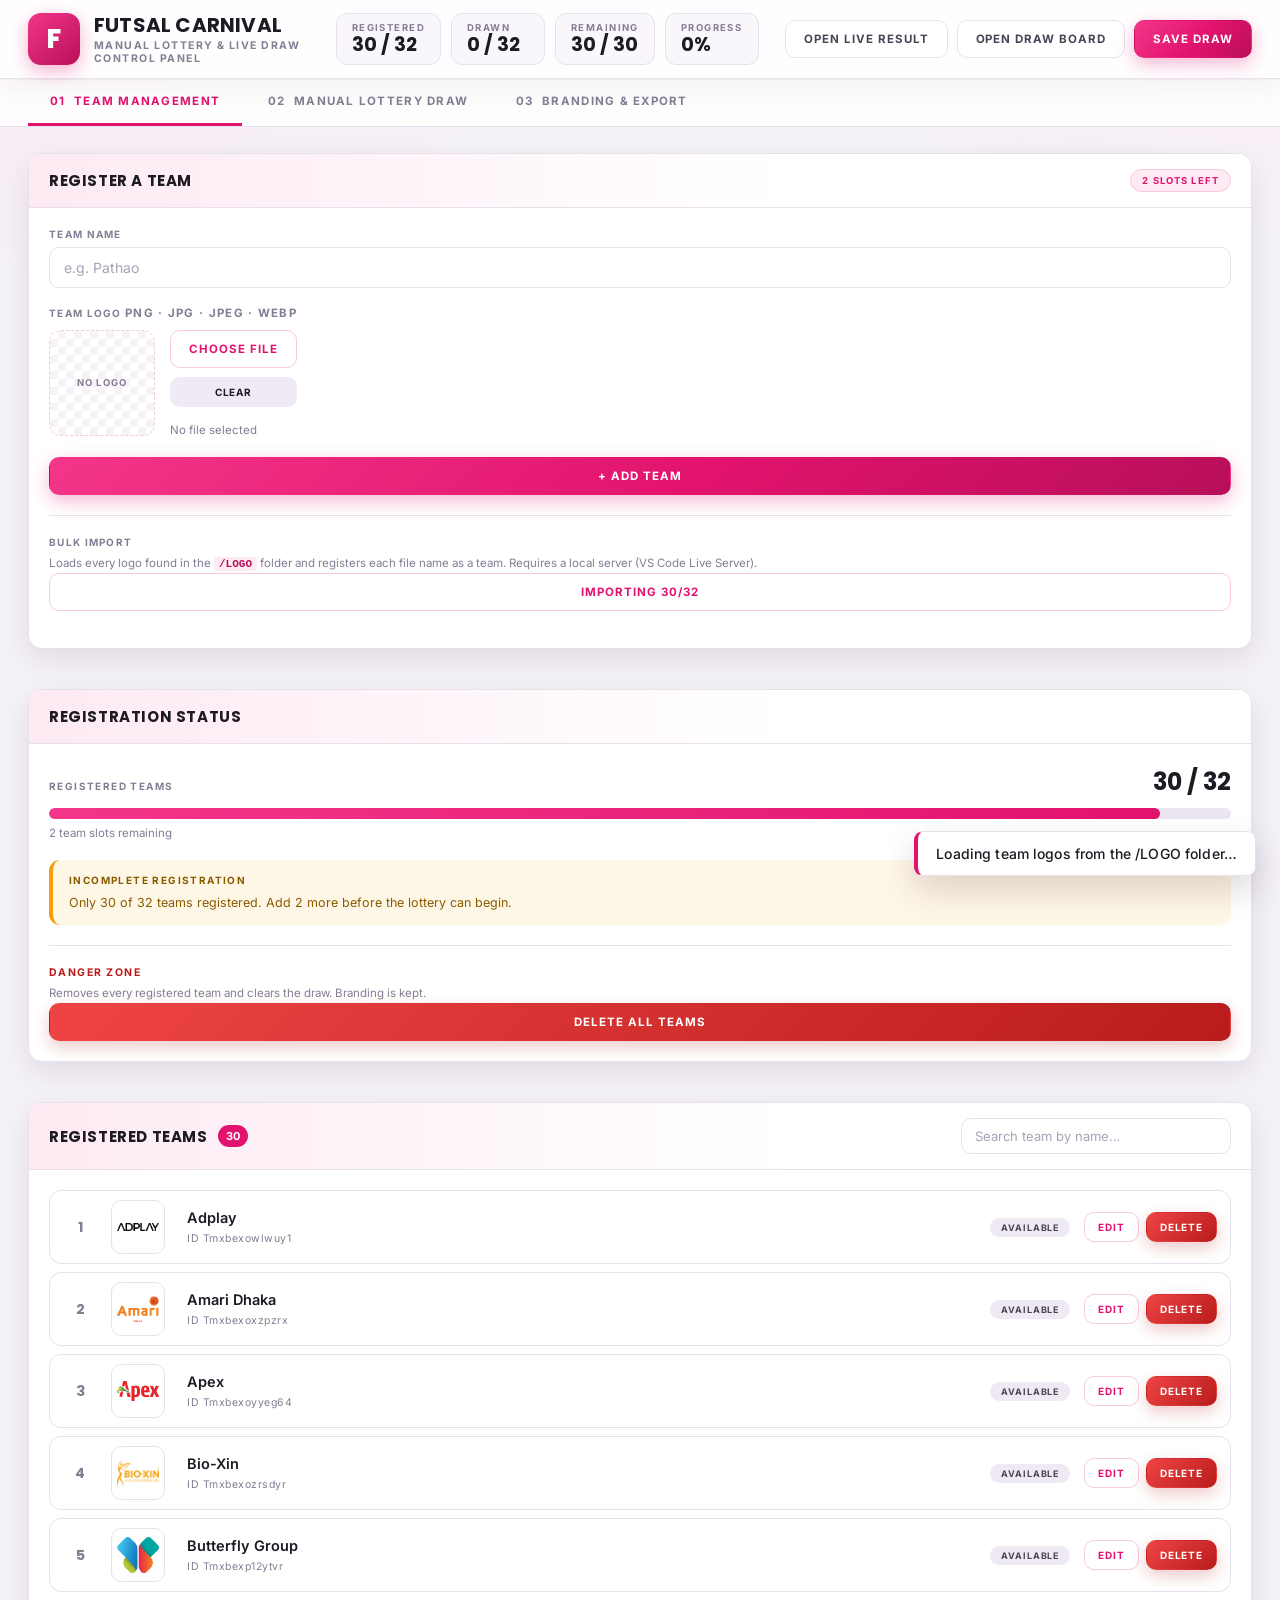
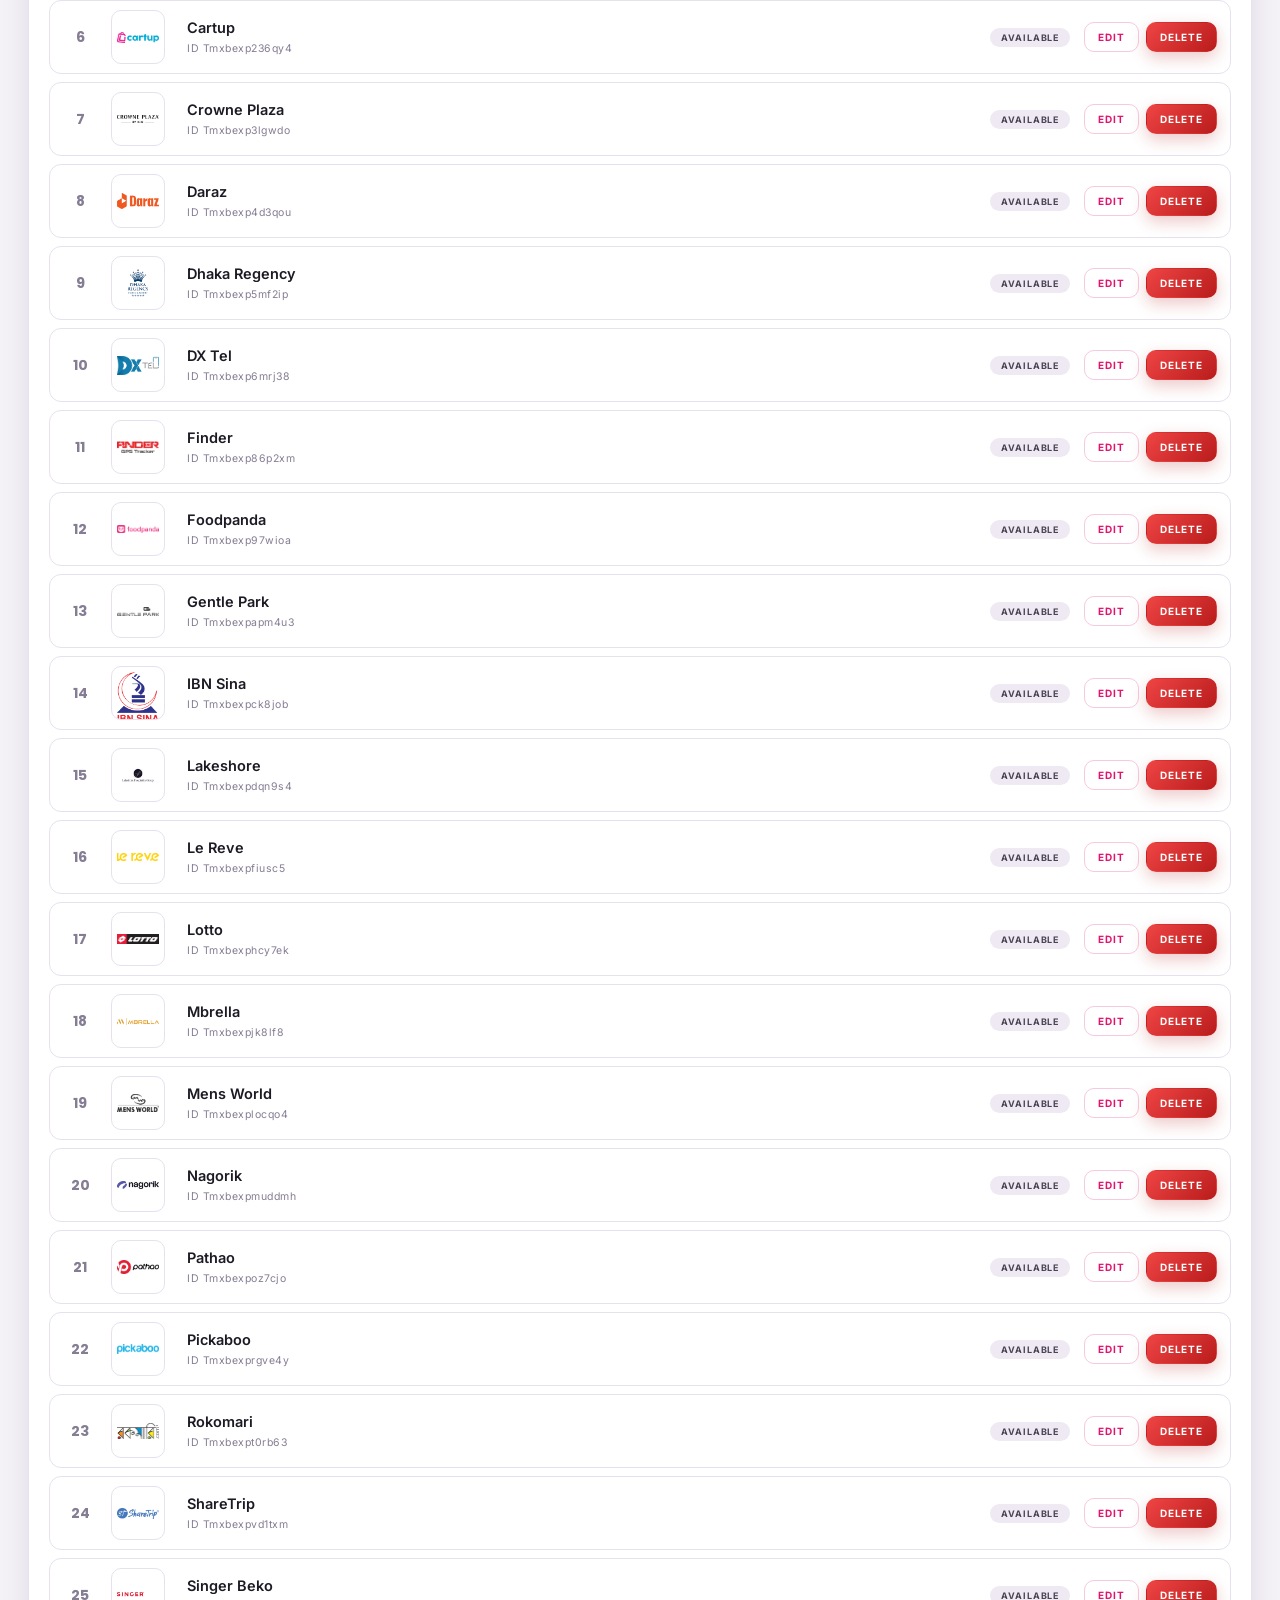
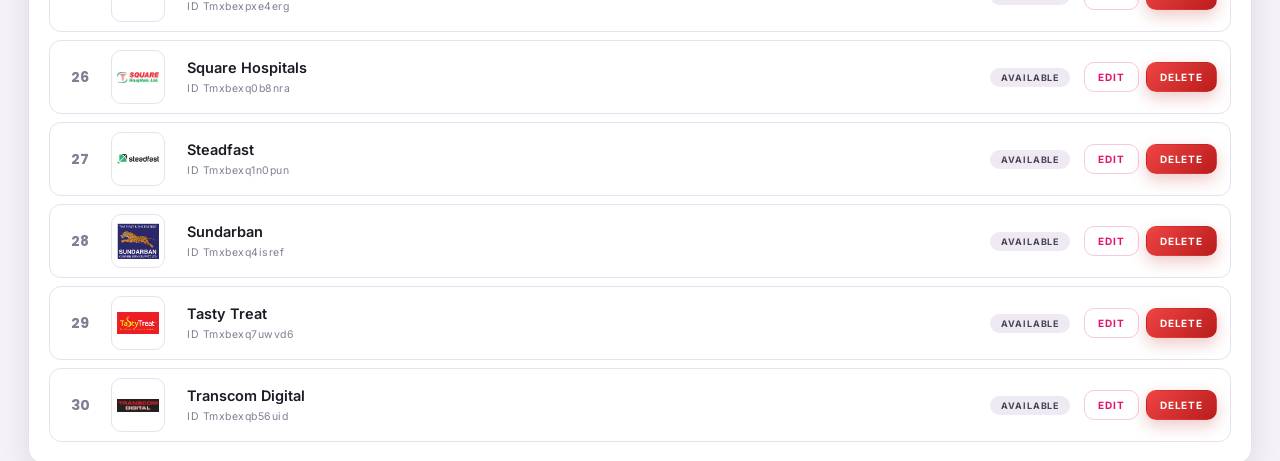
==== commit 84c9735d: "Keyboard-first navigation: drop the redirect, W toggles board/bracket On a big screen across the roo" ====
--- a/index.html
+++ b/index.html
@@ -207,10 +207,6 @@
       <span class="control-sep"></span>
       <button class="btn btn-ghost" id="btnOpenLive2">OPEN LIVE RESULT</button>
       <button class="btn btn-ghost" id="btnOpenBoard2">OPEN DRAW BOARD</button>
-      <label class="flow-toggle" title="After both teams of a match are picked, this tab moves on to the Live Result screen">
-        <input type="checkbox" id="chkAutoFlow" checked>
-        <span>AUTO-ADVANCE TO LIVE RESULT</span>
-      </label>
       <span class="save-stamp" id="saveStamp"></span>
     </div>
 
--- a/css/common.css
+++ b/css/common.css
@@ -339,6 +339,15 @@
 }
 .flow-btn:active { transform: translateY(0) scale(.98); }
 .flow-btn span { font-size: 12px; line-height: 1; }
+.flow-btn kbd {
+  font-family: var(--ui);
+  font-size: 9px;
+  font-weight: 700;
+  padding: 2px 6px;
+  border-radius: 4px;
+  background: rgba(255, 255, 255, .22);
+  line-height: 1;
+}
 
 .flow-btn.ghost {
   background: rgba(12, 5, 18, .88);
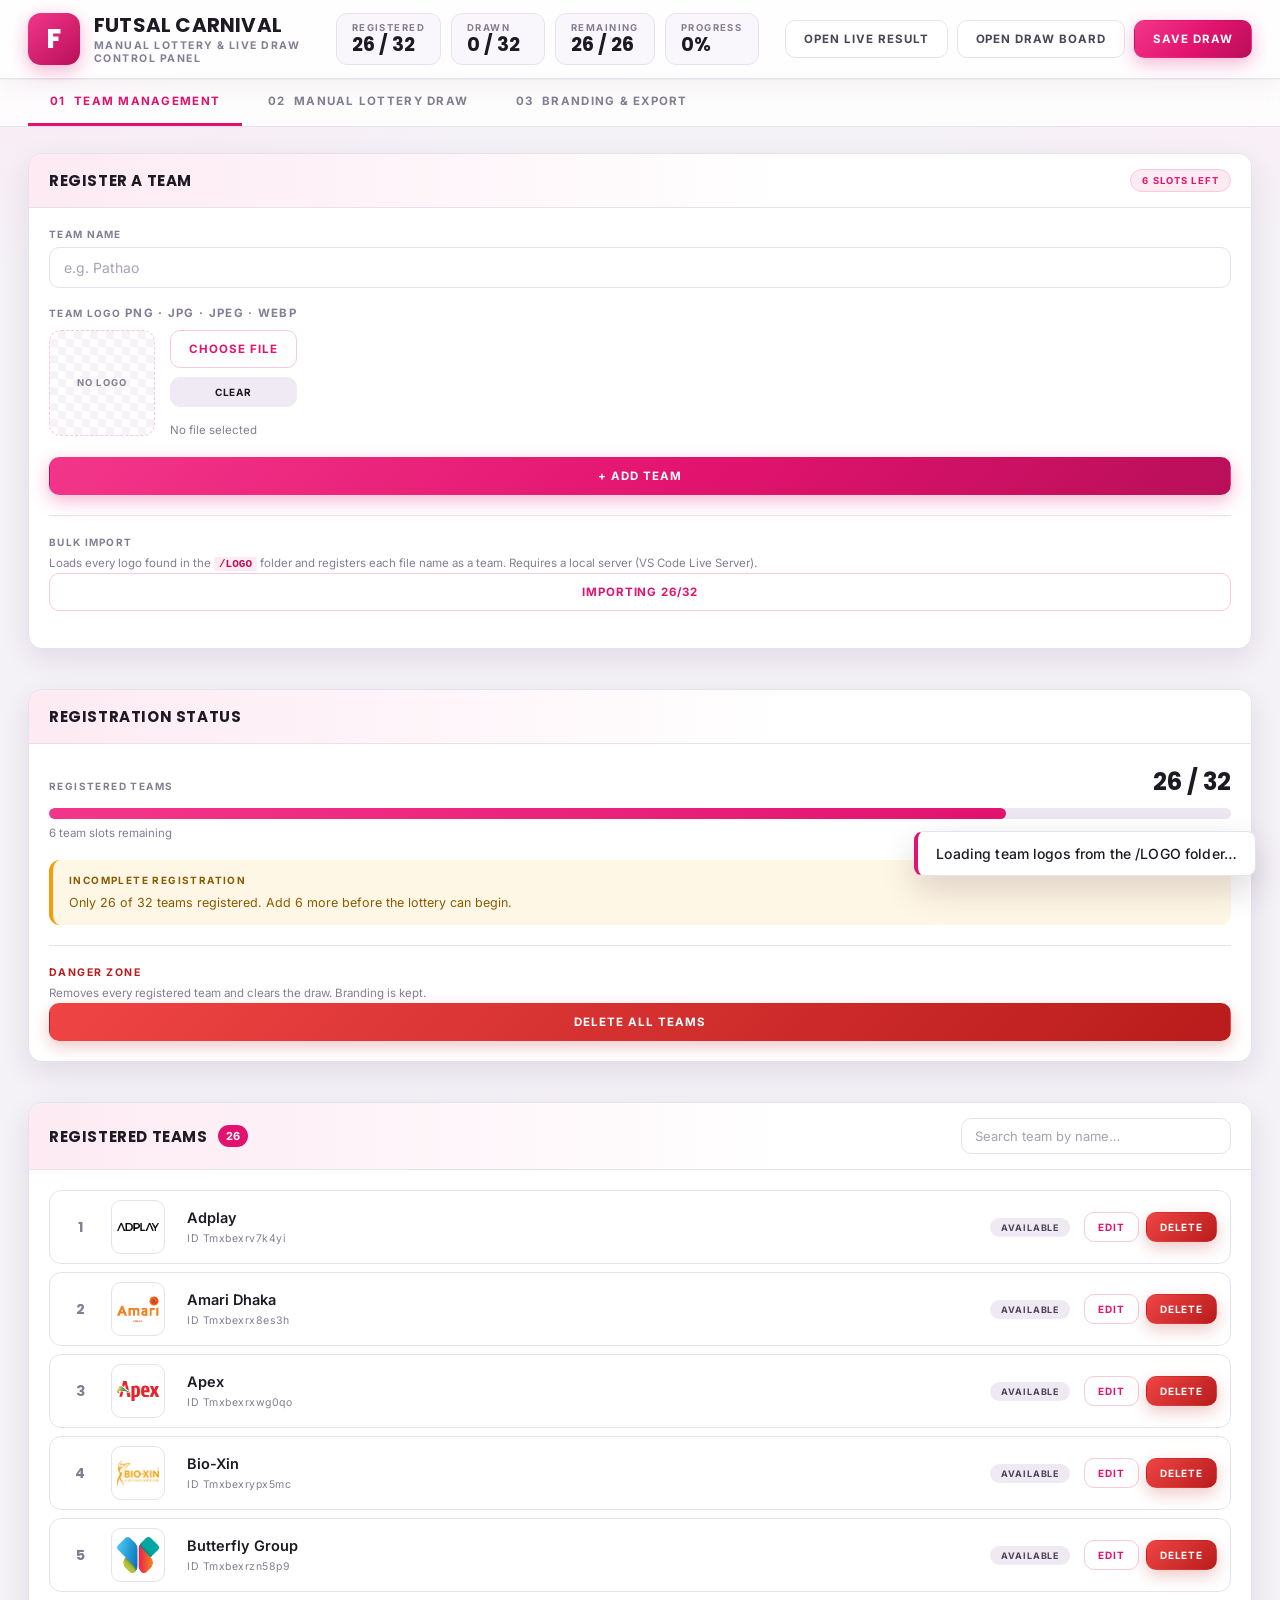
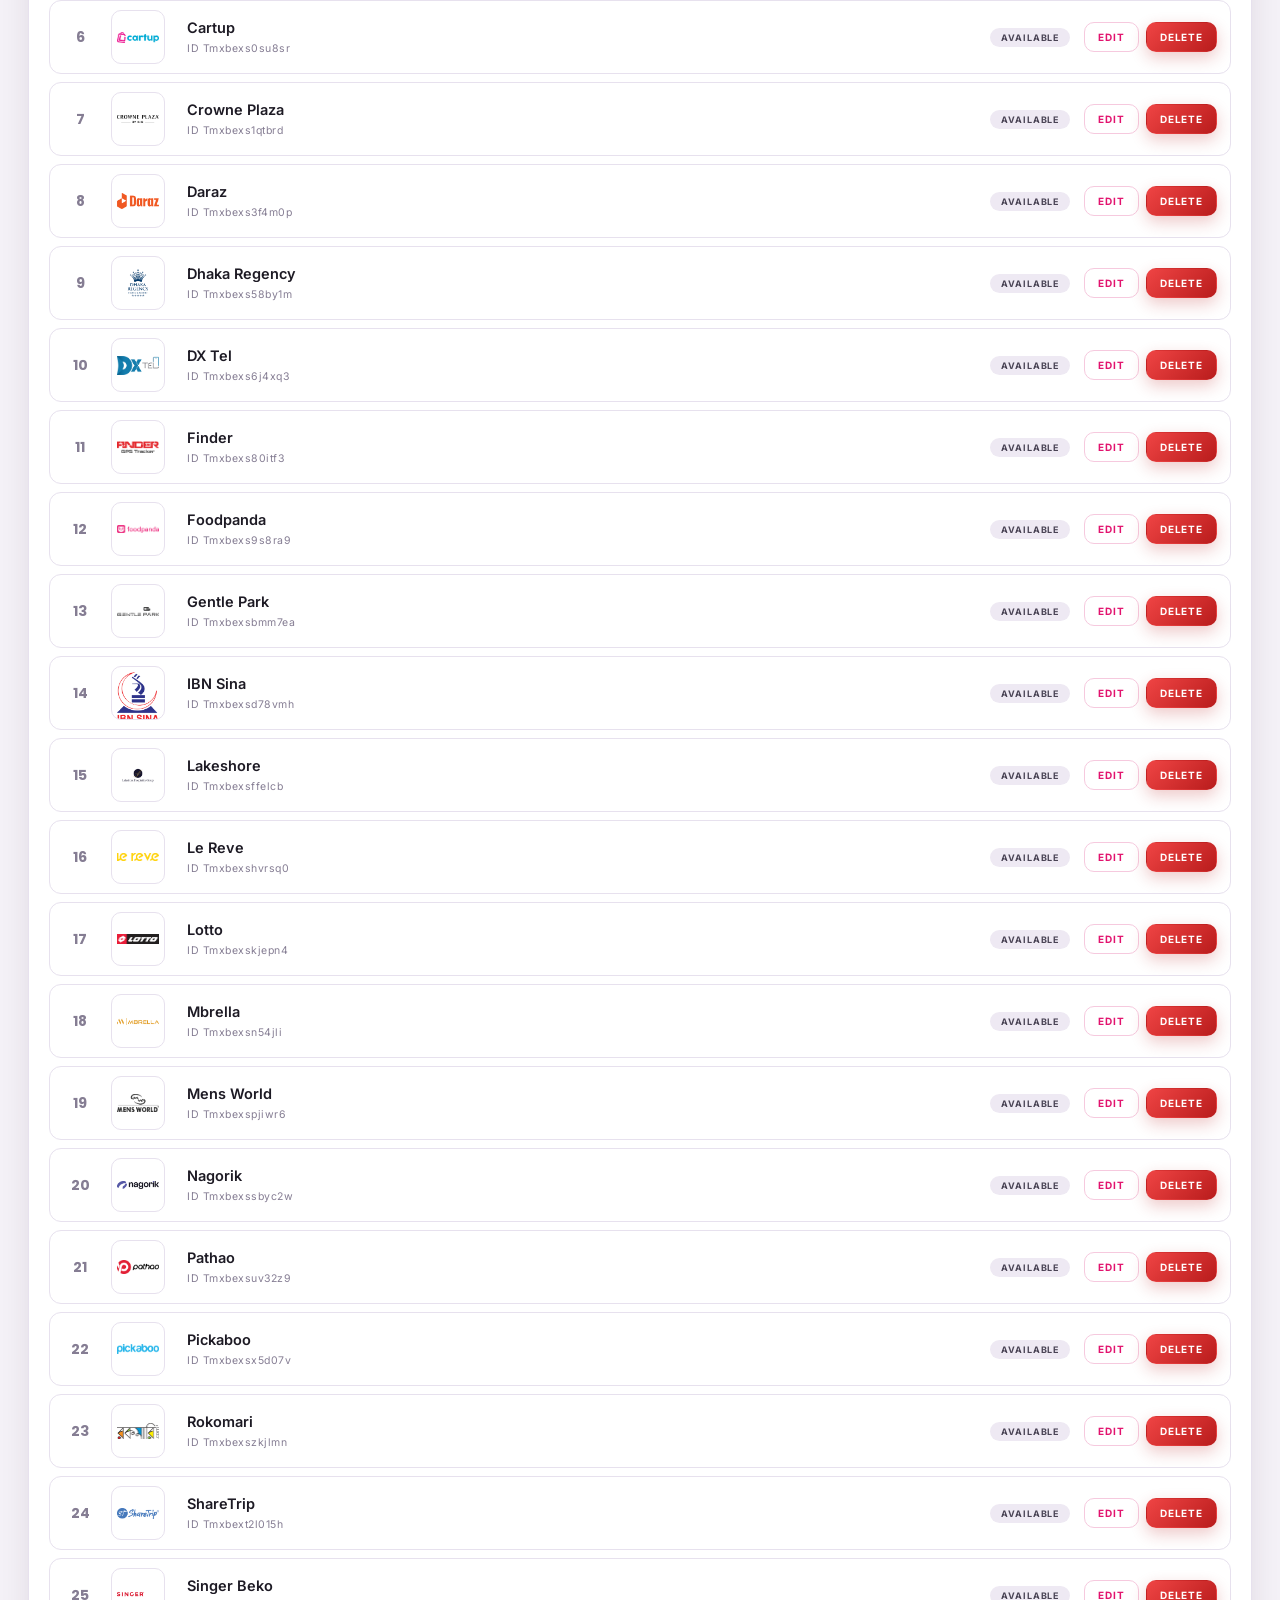
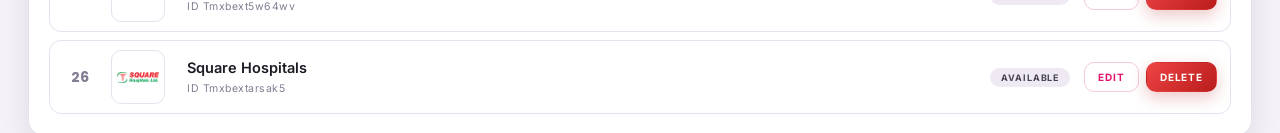
==== commit 8e91d910: "Drop the date from every screen and lower the bracket headings No screen shows a date any more: the " ====
--- a/index.html
+++ b/index.html
@@ -258,10 +258,6 @@
           <div class="field">
             <label for="brandRoundTitle">DRAW BOARD TITLE</label>
             <input type="text" id="brandRoundTitle" maxlength="28" placeholder="First Round">
-          </div>
-          <div class="field">
-            <label for="brandMatchDate">MATCH DATE <span class="hint">shown under the title</span></label>
-            <input type="text" id="brandMatchDate" maxlength="40" placeholder="Date: 21 Nov 2026">
           </div>
           <button class="btn btn-pink btn-block" id="btnSaveBranding">SAVE IDENTITY</button>
         </div>
--- a/css/common.css
+++ b/css/common.css
@@ -30,6 +30,7 @@
 
   /* ---- draw-board reference palette (matches the artwork brief) ---- */
   --ref-pink:     #e2136e;
+  --vs-ink:       #000000;   /* the VS on every match card */
   --ref-pink-2:   #f3368a;
   --ref-pink-dk:  #b80f59;
   --pitch:        #18823d;
